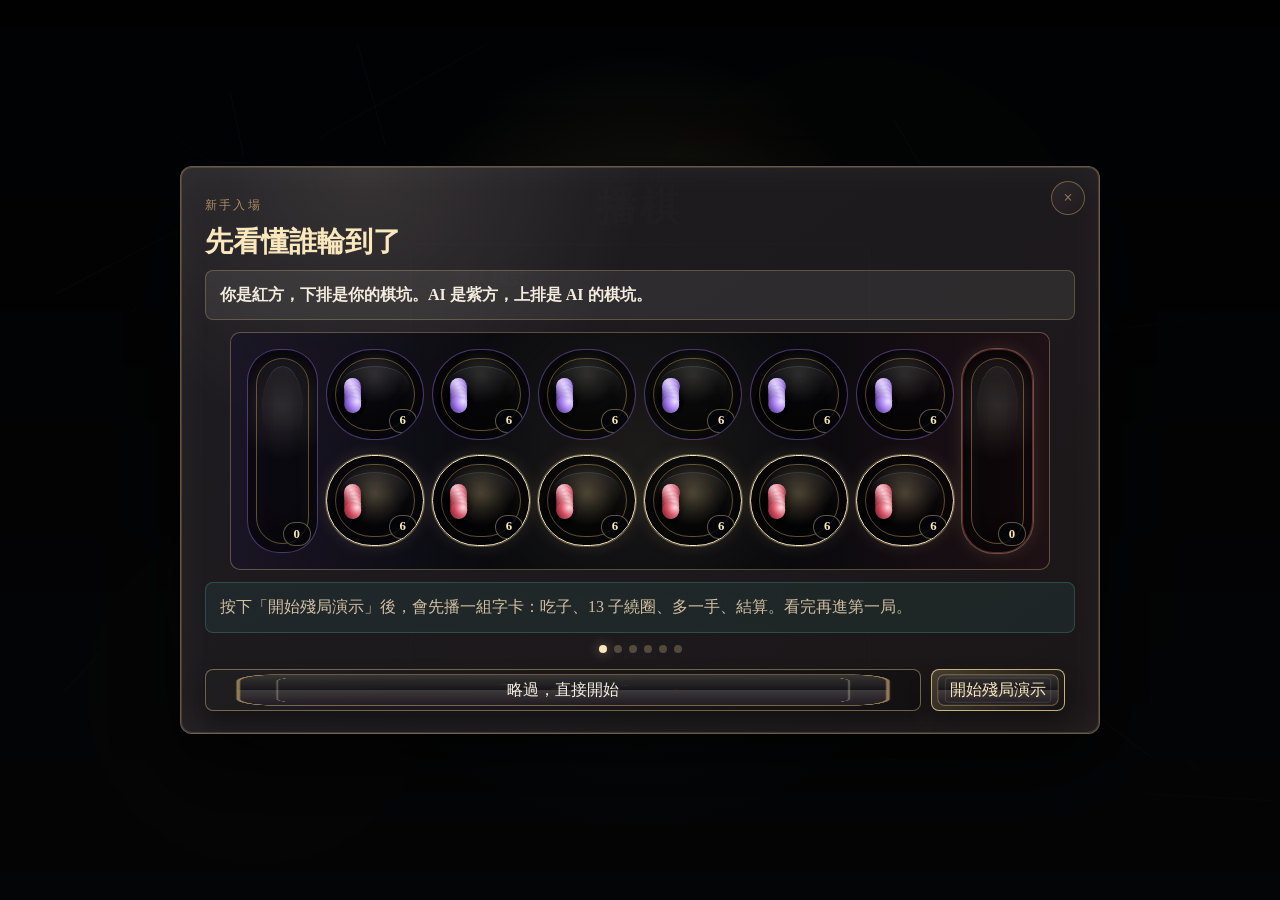
==== entry-friendly.html @ 537cf053 "Add entry-friendly onboarding mode" ====
<!DOCTYPE html>
<html lang="zh-Hant">
  <head>
    <meta charset="UTF-8" />
    <meta name="viewport" content="width=device-width, initial-scale=1.0" />
    <meta name="description" content="Kalah &#25773;&#26827; entry-friendly mode&#65306;&#31532;&#19968;&#27425;&#29609;&#23478;&#30340; 60 &#31186;&#23566;&#35712;&#20837;&#21475;&#12290;" />
    <meta http-equiv="refresh" content="0; url=./?entryFriendly=1" />
    <title>Kalah &#25773;&#26827; Entry-Friendly Mode</title>
    <link rel="canonical" href="./?entryFriendly=1" />
  </head>
  <body>
    <p>&#27491;&#22312;&#38283;&#21855; <a href="./?entryFriendly=1">Kalah &#25773;&#26827; entry-friendly mode</a>...</p>
    <script>
      window.location.replace("./?entryFriendly=1");
    </script>
  </body>
</html>
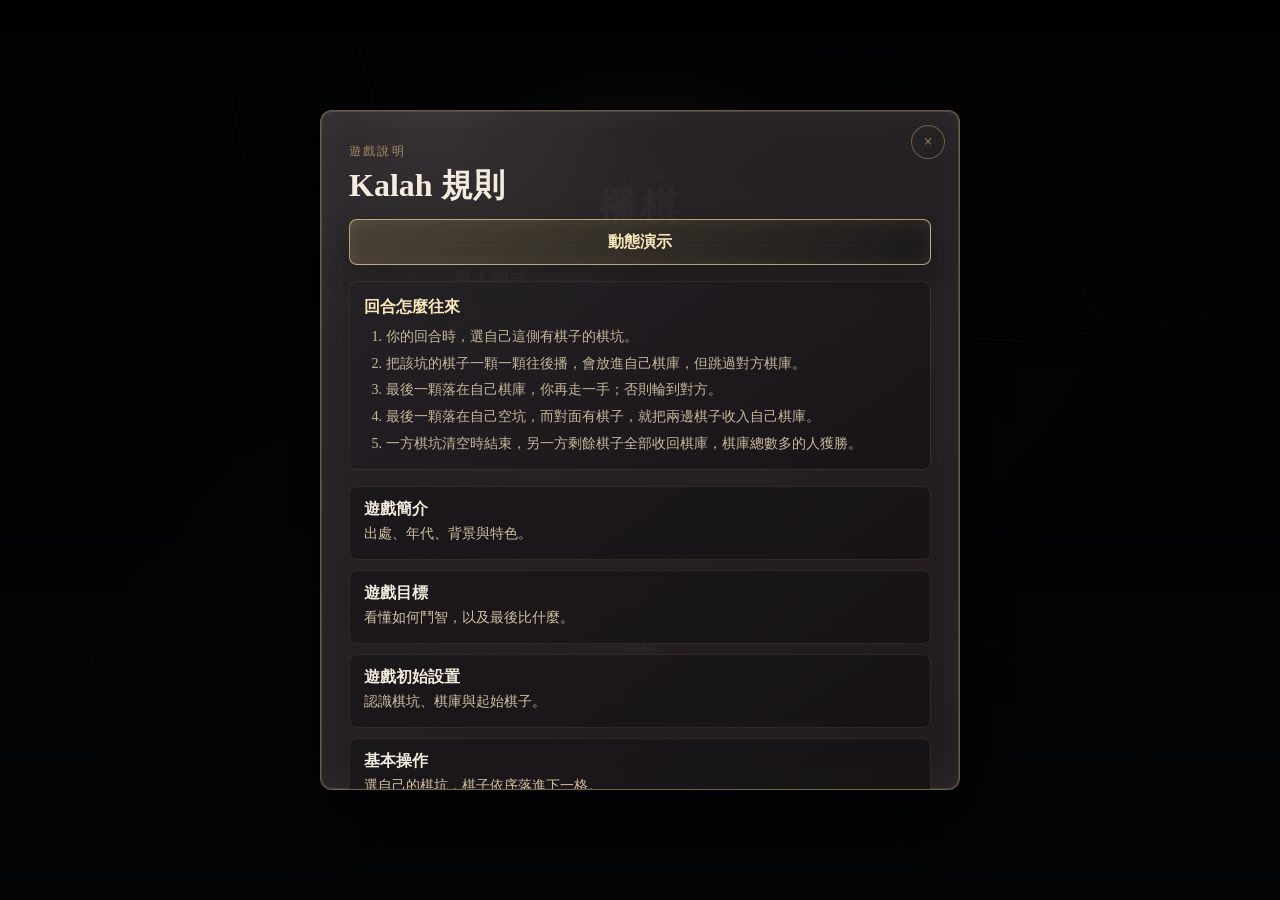
==== commit 4efbcd37: "Move demo into game explanation" ====
--- a/entry-friendly.html
+++ b/entry-friendly.html
@@ -3,7 +3,7 @@
   <head>
     <meta charset="UTF-8" />
     <meta name="viewport" content="width=device-width, initial-scale=1.0" />
-    <meta name="description" content="Kalah &#25773;&#26827; entry-friendly mode&#65306;&#31532;&#19968;&#27425;&#29609;&#23478;&#30340; 60 &#31186;&#23566;&#35712;&#20837;&#21475;&#12290;" />
+    <meta name="description" content="Kalah &#25773;&#26827; entry-friendly mode&#65306;&#31532;&#19968;&#27425;&#29609;&#23478;&#30340;&#36938;&#25138;&#35498;&#26126;&#33287;&#21205;&#24907;&#28436;&#31034;&#20837;&#21475;&#12290;" />
     <meta http-equiv="refresh" content="0; url=./?entryFriendly=1" />
     <title>Kalah &#25773;&#26827; Entry-Friendly Mode</title>
     <link rel="canonical" href="./?entryFriendly=1" />
